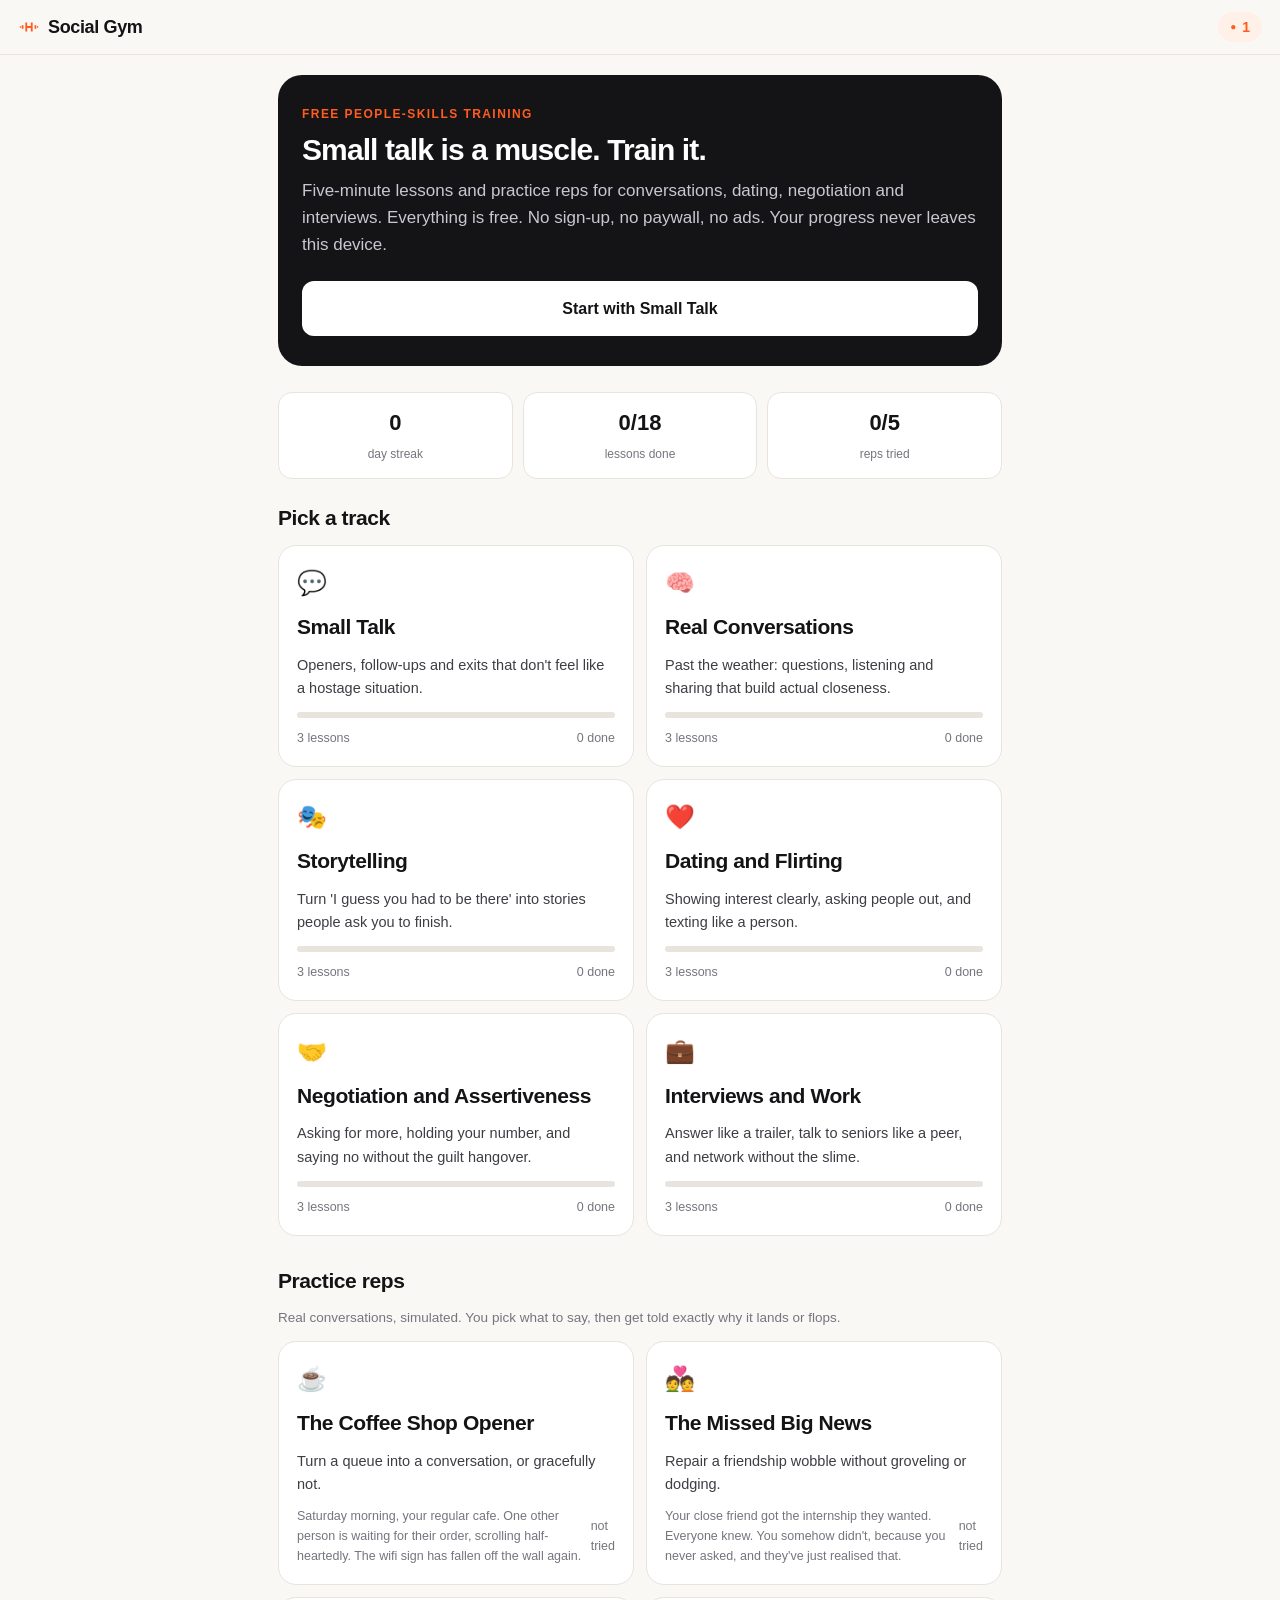
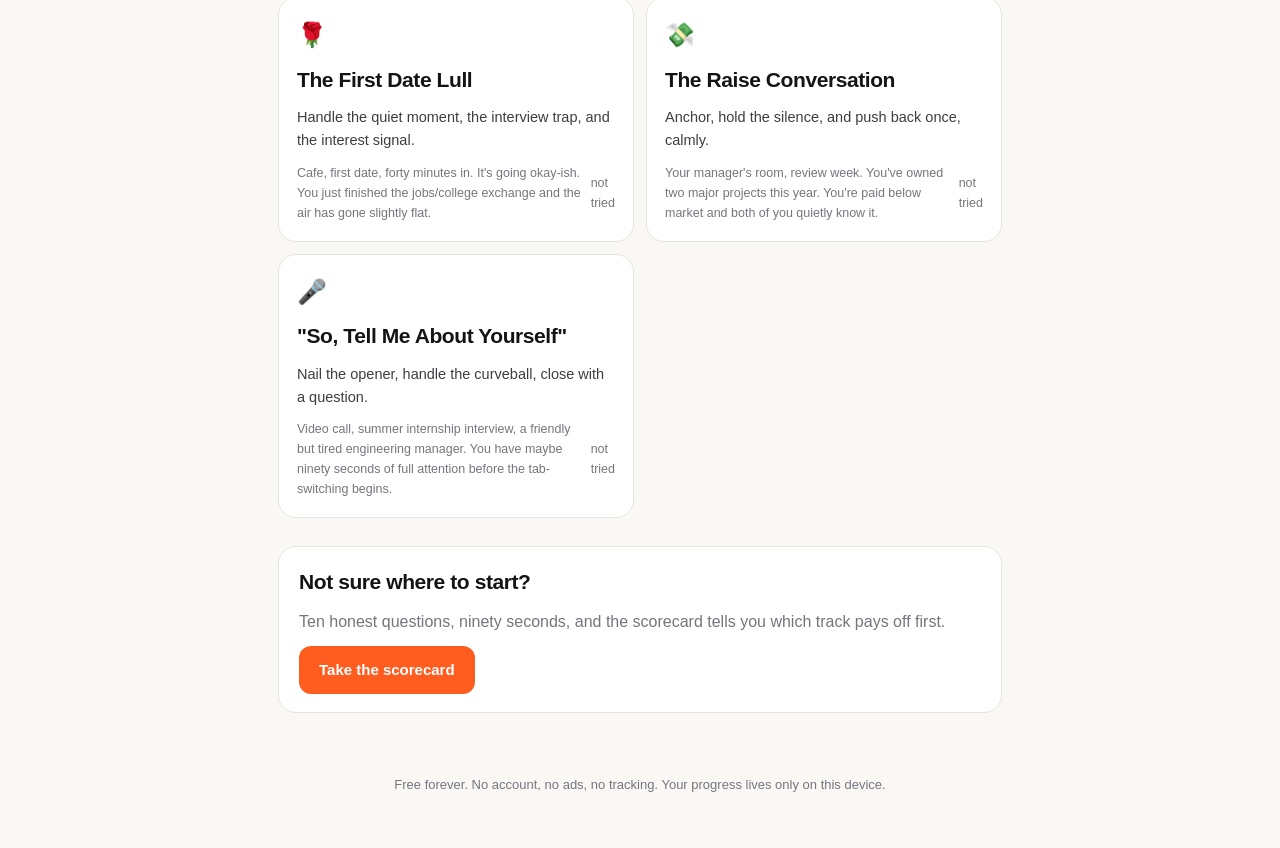
==== index.html @ 645b2a1a "Social Gym v1: 6 tracks, 18 lessons, 5 practice reps, scorecard, offline PWA" ====
<!doctype html>
<html lang="en">
<head>
<meta charset="utf-8">
<meta name="viewport" content="width=device-width, initial-scale=1, viewport-fit=cover">
<title>Social Gym - train your people skills</title>
<meta name="description" content="Free, short daily training for small talk, storytelling, dating, negotiation and interviews. No account, no paywall, works offline.">
<meta name="theme-color" content="#101014">
<link rel="manifest" href="manifest.webmanifest">
<link rel="icon" href="icons/icon.svg" type="image/svg+xml">
<link rel="apple-touch-icon" href="icons/icon.svg">
<link rel="stylesheet" href="app.css">
</head>
<body>
<header class="topbar">
  <a class="brand" href="#/">
    <svg viewBox="0 0 24 24" width="22" height="22" aria-hidden="true"><path fill="currentColor" d="M4 10v4h2v-4H4zm14 0v4h2v-4h-2zM8 7v10h2V7H8zm6 0v10h2V7h-2zM2 11v2h1v-2H2zm19 0v2h1v-2h-1zM10 11h4v2h-4v-2z"/></svg>
    <span>Social Gym</span>
  </a>
  <div class="streak" id="streak-pill" title="Day streak">
    <span class="flame" aria-hidden="true">&#9679;</span><span id="streak-count">0</span>
  </div>
</header>
<main id="app" class="app"><noscript>Social Gym needs JavaScript. It is still free, promise.</noscript></main>
<footer class="foot">
  <p>Free forever. No account, no ads, no tracking. Your progress lives only on this device.</p>
</footer>
<script src="data/lessons.js"></script>
<script src="data/scenarios.js"></script>
<script src="data/quiz.js"></script>
<script src="app.js"></script>
</body>
</html>
---- app.css ----
:root{
  --ink:#141417; --ink-2:#3d3d44; --ink-3:#75757e;
  --paper:#faf8f5; --card:#ffffff; --line:#e8e4dd;
  --accent:#ff5c1f; --accent-soft:#fff0e8; --good:#1e9e62; --bad:#d64541;
  --amber:#b97a0e;
  --radius:18px;
}
*{box-sizing:border-box}
html{-webkit-text-size-adjust:100%}
body{
  margin:0; background:var(--paper); color:var(--ink);
  font:16px/1.6 -apple-system,BlinkMacSystemFont,"Segoe UI",Roboto,"Helvetica Neue",Arial,sans-serif;
}
.topbar{
  position:sticky; top:0; z-index:10; display:flex; align-items:center; justify-content:space-between;
  padding:12px 18px; background:rgba(250,248,245,.9); backdrop-filter:blur(8px);
  border-bottom:1px solid var(--line);
}
.brand{display:flex; align-items:center; gap:8px; color:var(--ink); text-decoration:none; font-weight:800; letter-spacing:-.02em; font-size:18px}
.brand svg{color:var(--accent)}
.streak{display:flex; align-items:center; gap:6px; background:var(--accent-soft); color:var(--accent); font-weight:700; padding:4px 12px; border-radius:999px; font-size:14px}
.streak .flame{font-size:10px}
.app{max-width:760px; margin:0 auto; padding:20px 18px 48px}
.foot{max-width:760px; margin:0 auto; padding:0 18px 40px; color:var(--ink-3); font-size:13px; text-align:center}

h1{font-size:30px; line-height:1.15; letter-spacing:-.03em; margin:8px 0 10px}
h2{font-size:21px; letter-spacing:-.02em; margin:0 0 10px}
h3{font-size:16px; margin:26px 0 8px}
p{margin:0 0 12px}
.lede{color:var(--ink-2); font-size:17px; margin-bottom:22px}
.muted{color:var(--ink-3)}
.small{font-size:13.5px}

.hero{
  background:var(--ink); color:#fff; border-radius:24px; padding:30px 24px; margin-bottom:26px;
  position:relative; overflow:hidden;
}
.hero h1{color:#fff}
.hero .lede{color:#c9c7d1}
.hero .kicker{color:var(--accent); font-weight:700; text-transform:uppercase; letter-spacing:.12em; font-size:12px; margin-bottom:6px}

.btn{
  display:inline-flex; align-items:center; gap:8px; border:none; cursor:pointer; text-decoration:none;
  background:var(--accent); color:#fff; font-weight:700; font-size:15px; padding:12px 20px; border-radius:12px;
}
.btn.ghost{background:transparent; color:var(--ink); border:1.5px solid var(--line)}
.btn.dark{background:#fff; color:var(--ink)}
.btn.big{width:100%; justify-content:center; padding:15px; font-size:16px}
.btn:active{transform:translateY(1px)}

.grid{display:grid; gap:12px}
@media(min-width:640px){.grid.two{grid-template-columns:1fr 1fr}}

.card{
  background:var(--card); border:1px solid var(--line); border-radius:var(--radius);
  padding:18px; display:block; color:inherit; text-decoration:none;
}
a.card:hover{border-color:#d8d2c8}
.card .emoji{font-size:24px}
.card h2{margin-top:8px}
.card .desc{color:var(--ink-2); font-size:14.5px; margin:0}
.progress{height:6px; background:var(--line); border-radius:99px; margin-top:12px; overflow:hidden}
.progress>i{display:block; height:100%; background:var(--accent); border-radius:99px}
.card .meta{display:flex; justify-content:space-between; align-items:center; margin-top:10px; font-size:12.5px; color:var(--ink-3)}
.done-dot{color:var(--good); font-weight:700}

.lesson-item{
  display:flex; align-items:center; gap:14px; background:var(--card); border:1px solid var(--line);
  border-radius:14px; padding:14px 16px; color:inherit; text-decoration:none; margin-bottom:10px;
}
.lesson-item .num{
  flex:none; width:34px; height:34px; border-radius:10px; background:var(--accent-soft);
  display:flex; align-items:center; justify-content:center; font-weight:800; color:var(--accent); font-size:14px;
}
.lesson-item.done .num{background:#e5f5ec; color:var(--good)}
.lesson-item .t{font-weight:650}
.lesson-item .m{font-size:12.5px; color:var(--ink-3)}
.lesson-item .go{margin-left:auto; color:var(--ink-3)}

.block{background:var(--card); border:1px solid var(--line); border-radius:var(--radius); padding:18px 20px; margin-bottom:14px}
.callout{background:var(--accent-soft); border:1px solid #ffd9c4; border-radius:var(--radius); padding:16px 18px; margin-bottom:14px}
.callout.nd{background:#eef4ff; border-color:#cfdefc}
.callout b.tag{display:block; font-size:12px; text-transform:uppercase; letter-spacing:.1em; color:var(--accent); margin-bottom:4px}
.callout.nd b.tag{color:#3b6fd4}

.saynot{display:grid; gap:10px}
@media(min-width:640px){.saynot{grid-template-columns:1fr 1fr}}
.say,.not{border-radius:14px; padding:14px 16px; font-size:15px}
.say{background:#e9f7ef; border:1px solid #c4ead4}
.not{background:#fdeceb; border:1px solid #f6cfcd}
.say b,.not b{display:block; font-size:12px; text-transform:uppercase; letter-spacing:.08em; margin-bottom:4px}
.say b{color:var(--good)} .not b{color:var(--bad)}
ul.tight{padding-left:20px; margin:0 0 8px}
ul.tight li{margin-bottom:6px}

.quiz-q{font-size:18px; font-weight:650; margin-bottom:14px}
.opt{
  display:block; width:100%; text-align:left; background:var(--card); border:1.5px solid var(--line);
  border-radius:14px; padding:14px 16px; margin-bottom:10px; font-size:15.5px; cursor:pointer; color:var(--ink);
}
.opt:hover{border-color:#cfc9bf}
.opt:disabled{opacity:.75; cursor:default}
.opt.correct{border-color:var(--good); background:#e9f7ef}
.opt.wrong{border-color:var(--bad); background:#fdeceb}
.opt .why{display:block; margin-top:8px; font-size:14px; color:var(--ink-2)}

.chat{border:1px solid var(--line); border-radius:var(--radius); background:var(--card); padding:16px; margin-bottom:14px}
.bubble{max-width:85%; padding:10px 14px; border-radius:16px; margin-bottom:8px; font-size:15px}
.bubble.them{background:#f0ede8; border-bottom-left-radius:4px}
.bubble.me{background:var(--ink); color:#fff; margin-left:auto; border-bottom-right-radius:4px}
.feedback{border-left:3px solid var(--amber); background:#fdf6ea; padding:12px 14px; border-radius:0 12px 12px 0; margin:10px 0; font-size:14.5px}
.feedback.good{border-color:var(--good); background:#e9f7ef}
.feedback.great{border-color:var(--accent); background:var(--accent-soft)}
.feedback b{display:block; font-size:12px; text-transform:uppercase; letter-spacing:.08em; margin-bottom:3px}
.feedback.good b{color:var(--good)} .feedback.great b{color:var(--accent)} .feedback b{color:var(--amber)}

.result-emoji{font-size:44px}
.pill-row{display:flex; flex-wrap:wrap; gap:8px; margin:12px 0}
.pill{background:var(--card); border:1px solid var(--line); border-radius:999px; padding:6px 14px; font-size:13.5px}
.pill.hot{background:var(--accent-soft); border-color:#ffd9c4; color:var(--accent); font-weight:700}

.crumb{display:inline-block; color:var(--ink-3); text-decoration:none; font-size:14px; margin-bottom:14px}
.crumb:hover{color:var(--ink)}
.stat-row{display:flex; gap:10px; margin:16px 0 22px}
.stat{flex:1; background:var(--card); border:1px solid var(--line); border-radius:14px; padding:12px; text-align:center}
.stat b{display:block; font-size:22px}
.stat span{font-size:12px; color:var(--ink-3)}
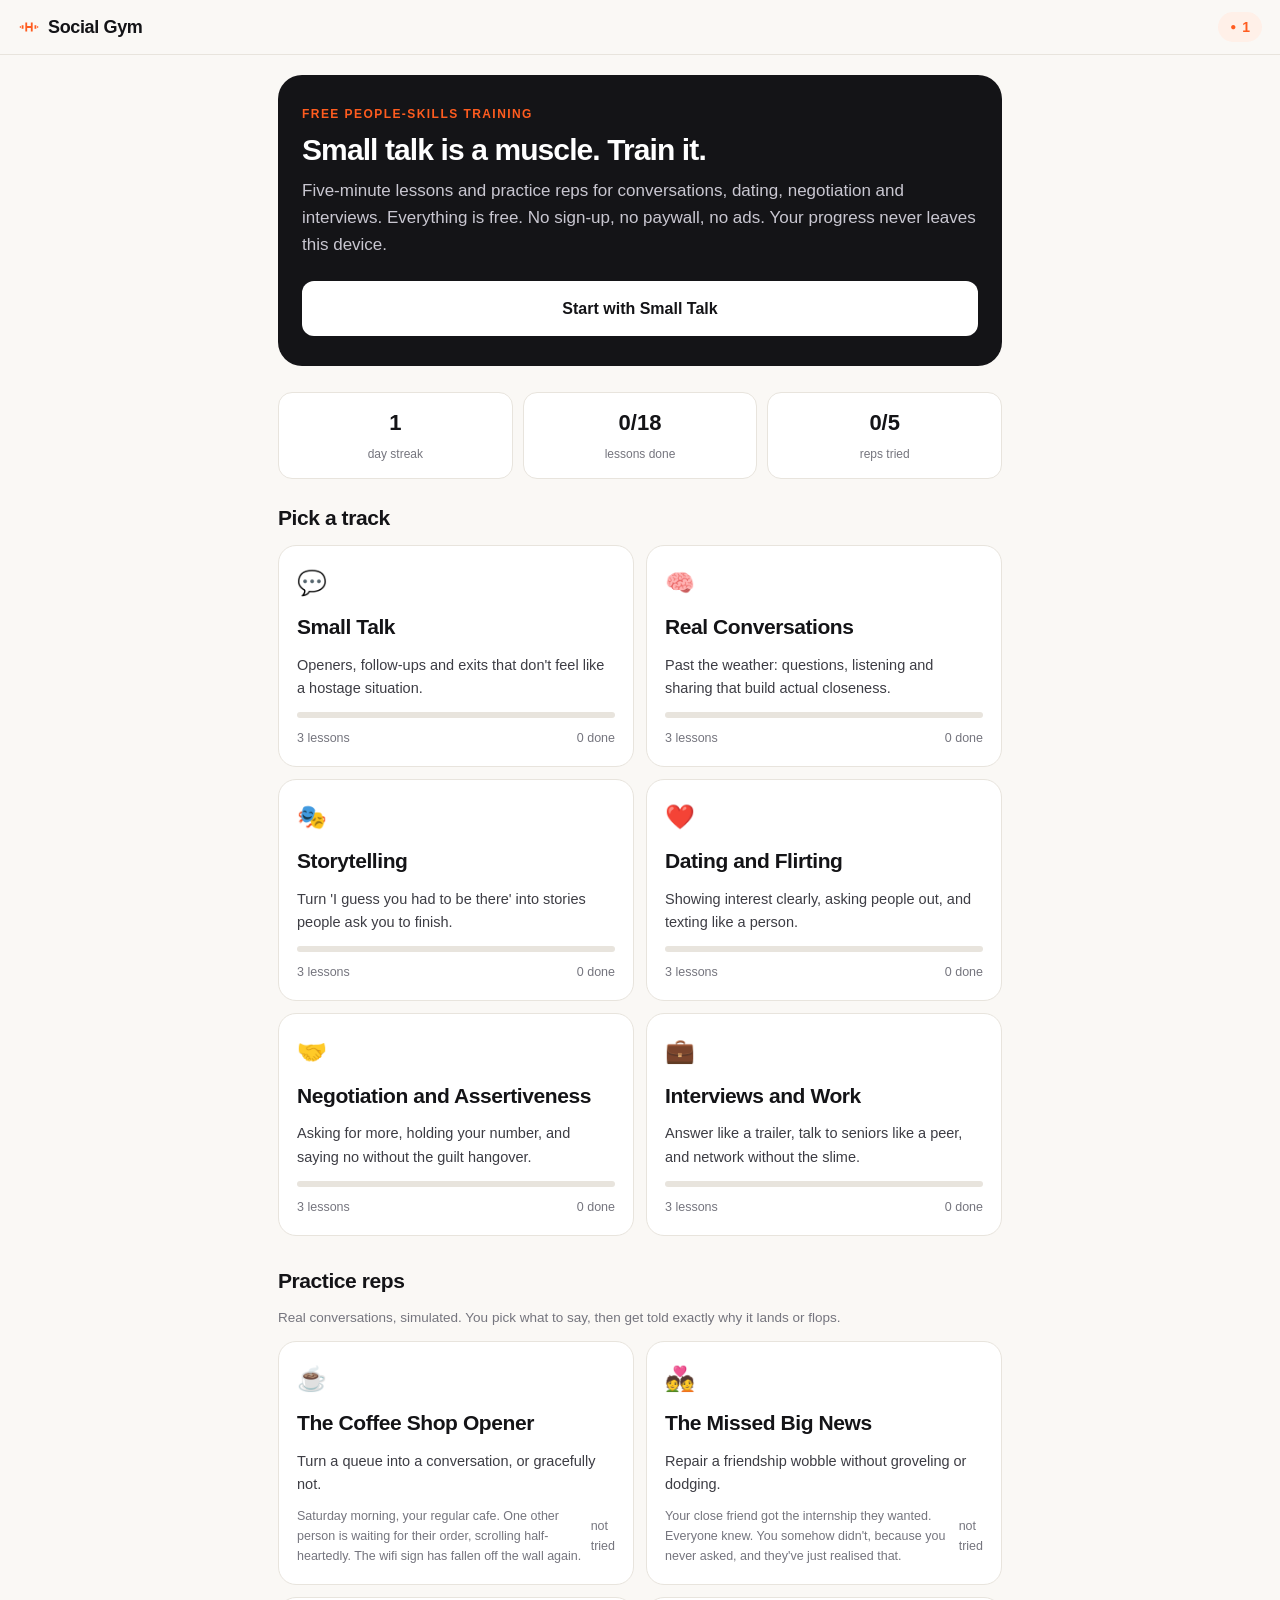
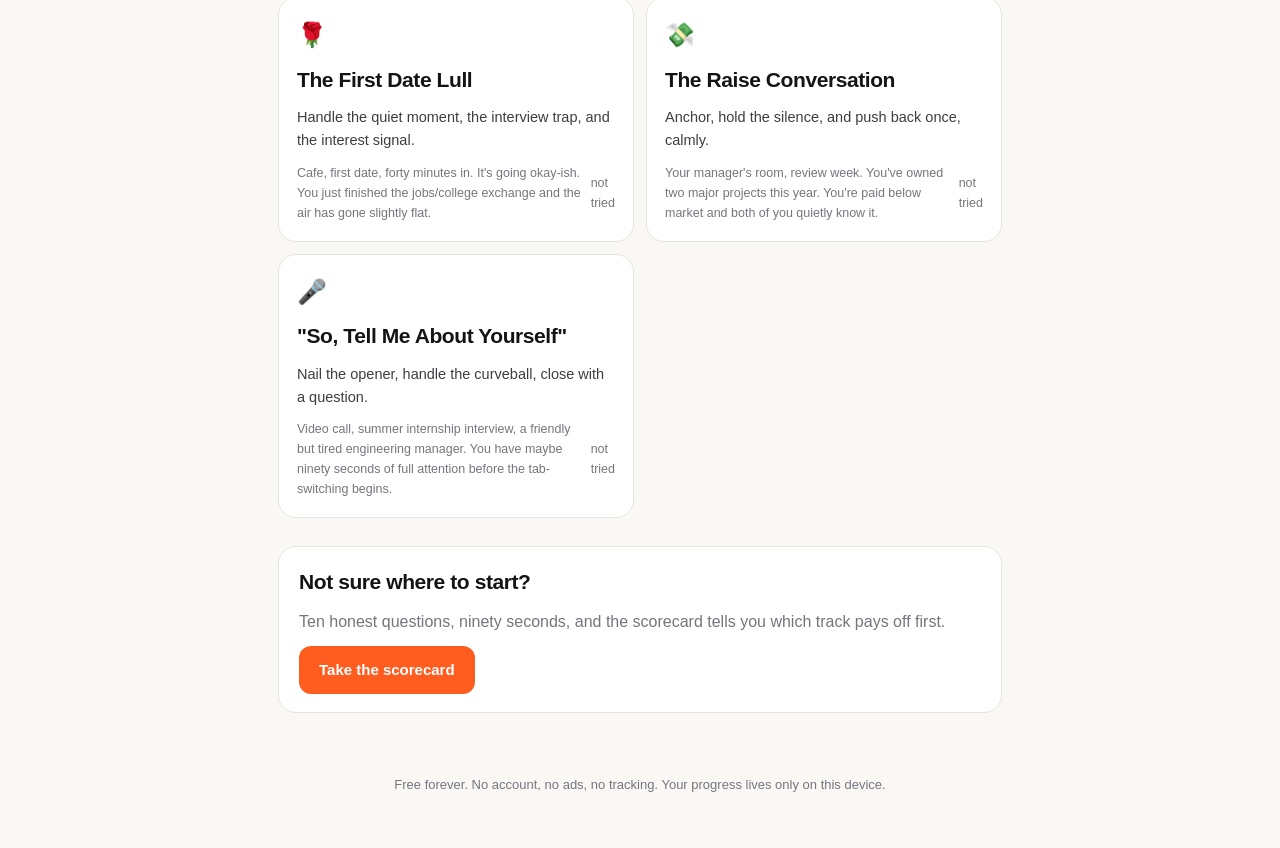
==== commit b66578ef: "Add social metadata, structured data and a content policy" ====
--- a/index.html
+++ b/index.html
@@ -6,9 +6,36 @@
 <title>Social Gym - train your people skills</title>
 <meta name="description" content="Free, short daily training for small talk, storytelling, dating, negotiation and interviews. No account, no paywall, works offline.">
 <meta name="theme-color" content="#101014">
+<meta http-equiv="Content-Security-Policy" content="default-src 'self'; script-src 'self' 'sha384-jcoxqxsJxf+wfcB1wCH0vJHkHxA/ulDP6ui7XiJoSEY3bgQhhxftzfFuM5RMrG/K'; style-src 'self' 'unsafe-inline'; img-src 'self' data:; font-src 'self'; connect-src 'self'; manifest-src 'self'; worker-src 'self'; base-uri 'self'; form-action 'none'; object-src 'none'">
+<link rel="canonical" href="https://aditya2375.github.io/social-gym/">
+<meta property="og:type" content="website">
+<meta property="og:site_name" content="Social Gym">
+<meta property="og:title" content="Social Gym - train your people skills">
+<meta property="og:description" content="Free, short daily training for small talk, storytelling, dating, negotiation and interviews. No account, no paywall, works offline.">
+<meta property="og:url" content="https://aditya2375.github.io/social-gym/">
+<meta property="og:image" content="https://aditya2375.github.io/social-gym/og.png">
+<meta property="og:image:width" content="1200">
+<meta property="og:image:height" content="630">
+<meta name="twitter:card" content="summary_large_image">
+<meta name="twitter:title" content="Social Gym - train your people skills">
+<meta name="twitter:description" content="Free, short daily training for small talk, storytelling, dating, negotiation and interviews. No account, no paywall, works offline.">
+<meta name="twitter:image" content="https://aditya2375.github.io/social-gym/og.png">
+<script type="application/ld+json">
+{
+  "@context": "https://schema.org",
+  "@type": "WebApplication",
+  "name": "Social Gym",
+  "url": "https://aditya2375.github.io/social-gym/",
+  "description": "Free, offline-friendly training for people skills: small talk, real conversations, storytelling, dating, negotiation and interviews.",
+  "applicationCategory": "EducationalApplication",
+  "operatingSystem": "Any",
+  "offers": { "@type": "Offer", "price": "0", "priceCurrency": "USD" },
+  "author": { "@type": "Person", "name": "Aditya Kulkarni", "url": "https://adityakulkarni-eta.vercel.app/" }
+}
+</script>
 <link rel="manifest" href="manifest.webmanifest">
 <link rel="icon" href="icons/icon.svg" type="image/svg+xml">
-<link rel="apple-touch-icon" href="icons/icon.svg">
+<link rel="apple-touch-icon" href="icons/apple-touch-icon.png">
 <link rel="stylesheet" href="app.css">
 </head>
 <body>
